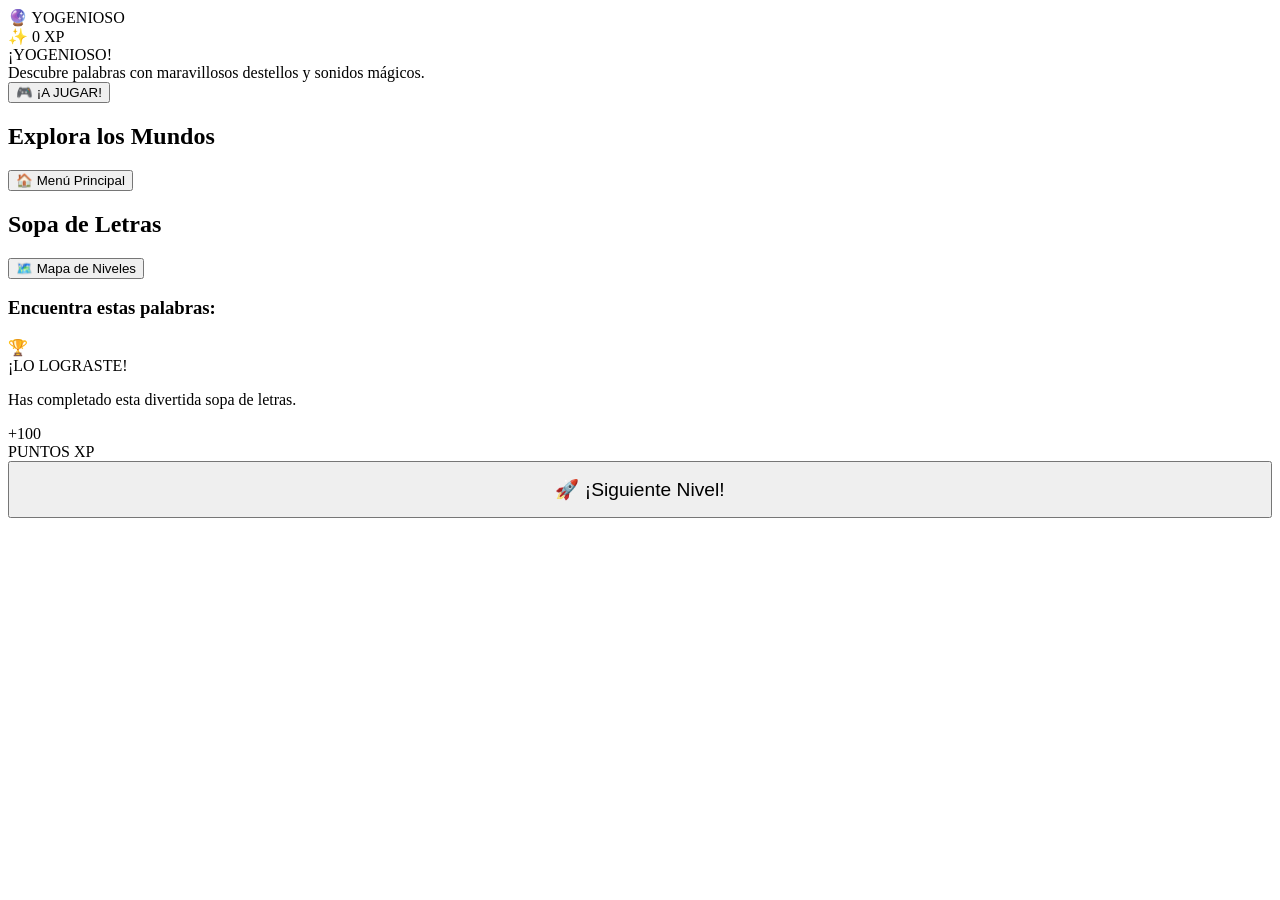
==== index.html @ efa21476 "Add files via upload" ====
<!DOCTYPE html>
<html lang="es">
<head>
  <meta charset="UTF-8">
  <meta name="viewport" content="width=device-width, initial-scale=1.0, maximum-scale=1.0, user-scalable=no">
  <title>YOGENIOSO</title>
  <meta name="description" content="Juego interactivo y sensorial de Sopa de Letras adaptado para tablets de 10 pulgadas.">
  <link rel="stylesheet" href="css/styles.css">
  <link rel="manifest" href="manifest.json">
  <meta name="theme-color" content="#0f172a">
  
  <!-- Soporte para iOS PWA -->
  <meta name="apple-mobile-web-app-capable" content="yes">
  <meta name="apple-mobile-web-app-status-bar-style" content="black-translucent">
  <meta name="apple-mobile-web-app-title" content="YOGENIOSO">
</head>
<body>

  <!-- Encabezado General -->
  <header>
    <div class="logo-container">
      <span class="logo-icon">🔮</span>
      <span class="logo-text">YOGENIOSO</span>
    </div>
    <div class="header-stats">
      <div class="xp-badge">
        <span>✨</span>
        <span class="xp-value">0</span>
        <span>XP</span>
      </div>
    </div>
  </header>

  <!-- VISTA 1: Menú Principal -->
  <section id="menu-view" class="view active">
    <div class="welcome-title">¡YOGENIOSO!</div>
    <div class="welcome-subtitle">Descubre palabras con maravillosos destellos y sonidos mágicos.</div>
    <div class="main-menu-buttons">
      <button id="btn-play-main" class="btn btn-primary">
        <span>🎮</span> ¡A JUGAR!
      </button>
    </div>
  </section>

  <!-- VISTA 2: Mapa de Niveles -->
  <section id="levels-view" class="view">
    <div class="levels-header">
      <h2>Explora los Mundos</h2>
      <button id="btn-back-levels" class="btn btn-secondary">
        <span>🏠</span> Menú Principal
      </button>
    </div>
    <div class="levels-grid">
      <!-- Los niveles se generarán dinámicamente -->
    </div>
  </section>

  <!-- VISTA 3: Tablero de Juego -->
  <section id="game-view" class="view">
    <div class="levels-header">
      <h2 id="game-title">Sopa de Letras</h2>
      <button id="btn-back-game" class="btn btn-secondary">
        <span>🗺️</span> Mapa de Niveles
      </button>
    </div>
    
    <div class="game-layout">
      <!-- Lado Izquierdo: Cuadrícula -->
      <div class="board-container" id="grid-container">
        <!-- Generado dinámicamente -->
      </div>
      
      <!-- Lado Derecho: Palabras a buscar -->
      <div class="words-panel">
        <div class="words-panel-header">
          <h3>Encuentra estas palabras:</h3>
        </div>
        <div class="words-list" id="words-list">
          <!-- Generado dinámicamente -->
        </div>
      </div>
    </div>
  </section>

  <!-- DIÁLOGO: Celebración al Completar Nivel -->
  <div id="celebration-overlay" class="overlay">
    <div class="celebration-card">
      <div class="celebration-trophy">🏆</div>
      <div class="celebration-title">¡LO LOGRASTE!</div>
      <p>Has completado esta divertida sopa de letras.</p>
      
      <div class="celebration-stats">
        <div class="stat-box">
          <div class="stat-val" id="celebration-xp">+100</div>
          <div class="stat-label">PUNTOS XP</div>
        </div>
      </div>

      <button id="btn-next-level" class="btn btn-primary" style="font-size: 1.2rem; padding: 15px 30px; width: 100%;">
        <span>🚀</span> ¡Siguiente Nivel!
      </button>
    </div>
  </div>

  <!-- Scripts -->
  <script type="module" src="js/app.js"></script>
  <script>
    // Registro de Service Worker para PWA
    if ('serviceWorker' in navigator) {
      window.addEventListener('load', () => {
        navigator.serviceWorker.register('sw.js')
          .then(reg => console.log('Service Worker registrado con éxito:', reg.scope))
          .catch(err => console.error('Error al registrar Service Worker:', err));
      });
    }
  </script>
</body>
</html>
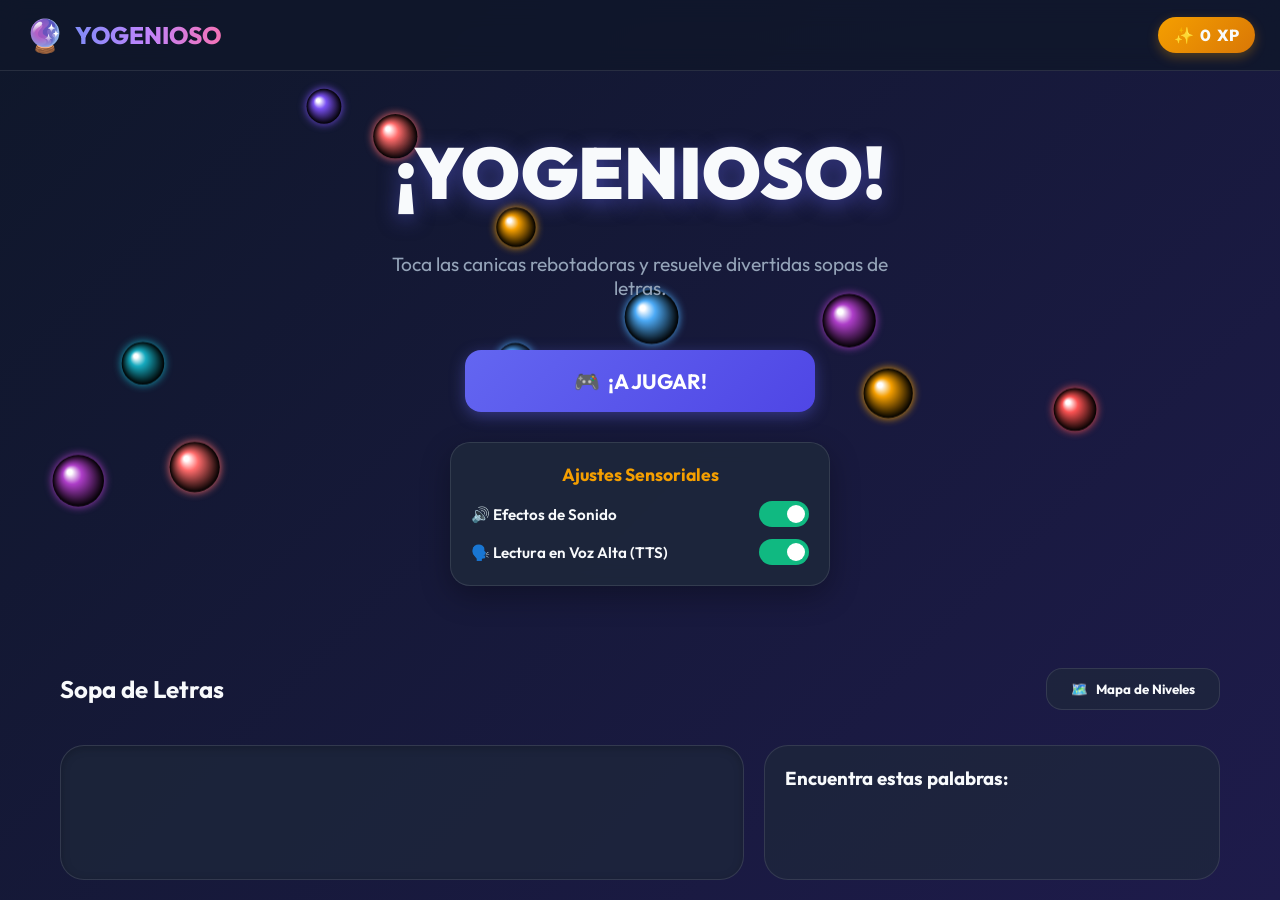
==== commit 5f8f4d17: "Add files via upload" ====
--- a/index.html
+++ b/index.html
@@ -33,12 +33,35 @@
 
   <!-- VISTA 1: Menú Principal -->
   <section id="menu-view" class="view active">
-    <div class="welcome-title">¡YOGENIOSO!</div>
-    <div class="welcome-subtitle">Descubre palabras con maravillosos destellos y sonidos mágicos.</div>
-    <div class="main-menu-buttons">
-      <button id="btn-play-main" class="btn btn-primary">
-        <span>🎮</span> ¡A JUGAR!
-      </button>
+    <canvas id="menu-canvas"></canvas>
+    <div class="menu-content">
+      <div class="welcome-title">¡YOGENIOSO!</div>
+      <div class="welcome-subtitle">Toca las canicas rebotadoras y resuelve divertidas sopas de letras.</div>
+      
+      <div class="main-menu-buttons">
+        <button id="btn-play-main" class="btn btn-primary">
+          <span>🎮</span> ¡A JUGAR!
+        </button>
+      </div>
+
+      <!-- Ajustes Sensoriales Rápidos -->
+      <div class="sensory-settings-card">
+        <h3>Ajustes Sensoriales</h3>
+        <div class="setting-item">
+          <span>🔊 Efectos de Sonido</span>
+          <label class="switch-toggle">
+            <input type="checkbox" id="chk-sounds" checked>
+            <span class="slider"></span>
+          </label>
+        </div>
+        <div class="setting-item">
+          <span>🗣️ Lectura en Voz Alta (TTS)</span>
+          <label class="switch-toggle">
+            <input type="checkbox" id="chk-tts" checked>
+            <span class="slider"></span>
+          </label>
+        </div>
+      </div>
     </div>
   </section>
 
--- a/css/styles.css
+++ b/css/styles.css
@@ -0,0 +1,714 @@
+/* Estilos del Sopa de Letras Sensorial */
+@import url('https://fonts.googleapis.com/css2?family=Outfit:wght@400;600;800&display=swap');
+
+:root {
+  --font-family: 'Outfit', sans-serif;
+  --bg-color: #0f172a;
+  --bg-gradient: linear-gradient(135deg, #0f172a 0%, #1e1b4b 100%);
+  --panel-bg: rgba(30, 41, 59, 0.7);
+  --panel-border: rgba(255, 255, 255, 0.1);
+  --text-color: #f8fafc;
+  --text-muted: #94a3b8;
+  --primary-color: #6366f1;
+  --primary-glow: rgba(99, 102, 241, 0.4);
+  --success-color: #10b981;
+  --accent-color: #f59f00;
+  --card-radius: 24px;
+  --grid-cell-size: clamp(35px, 6vw, 48px);
+}
+
+* {
+  box-sizing: border-box;
+  margin: 0;
+  padding: 0;
+  user-select: none;
+  -webkit-user-select: none;
+  -webkit-tap-highlight-color: transparent;
+}
+
+body {
+  font-family: var(--font-family);
+  background: var(--bg-gradient);
+  color: var(--text-color);
+  min-height: 100vh;
+  overflow-x: hidden;
+  display: flex;
+  flex-direction: column;
+}
+
+/* Scrollbars */
+::-webkit-scrollbar {
+  width: 8px;
+  height: 8px;
+}
+::-webkit-scrollbar-track {
+  background: rgba(0, 0, 0, 0.1);
+}
+::-webkit-scrollbar-thumb {
+  background: rgba(255, 255, 255, 0.2);
+  border-radius: 4px;
+}
+
+/* Pantalla principal - Single Page Application Vistas */
+.view {
+  display: none;
+  flex: 1;
+  width: 100%;
+  max-width: 1200px;
+  margin: 0 auto;
+  padding: 20px;
+  animation: fadeIn 0.4s ease-out forwards;
+}
+
+.view.active {
+  display: flex;
+  flex-direction: column;
+}
+
+@keyframes fadeIn {
+  from { opacity: 0; transform: translateY(10px); }
+  to { opacity: 1; transform: translateY(0); }
+}
+
+/* Encabezado General */
+header {
+  display: flex;
+  justify-content: space-between;
+  align-items: center;
+  padding: 15px 25px;
+  background: rgba(15, 23, 42, 0.8);
+  backdrop-filter: blur(12px);
+  border-bottom: 1px solid var(--panel-border);
+  position: sticky;
+  top: 0;
+  z-index: 100;
+}
+
+.logo-container {
+  display: flex;
+  align-items: center;
+  gap: 10px;
+}
+
+.logo-icon {
+  font-size: 2rem;
+  animation: bounce 2s infinite;
+}
+
+.logo-text {
+  font-weight: 800;
+  font-size: 1.5rem;
+  background: linear-gradient(to right, #818cf8, #c084fc, #f472b6);
+  -webkit-background-clip: text;
+  -webkit-text-fill-color: transparent;
+}
+
+.header-stats {
+  display: flex;
+  align-items: center;
+  gap: 15px;
+}
+
+.xp-badge {
+  background: linear-gradient(135deg, #f59f00 0%, #d97706 100%);
+  padding: 8px 16px;
+  border-radius: 20px;
+  font-weight: 800;
+  box-shadow: 0 4px 12px rgba(245, 159, 0, 0.3);
+  display: flex;
+  align-items: center;
+  gap: 6px;
+  animation: pulseGlow 2s infinite;
+}
+
+/* Botones Premium */
+.btn {
+  font-family: var(--font-family);
+  font-weight: 700;
+  padding: 12px 24px;
+  border-radius: 16px;
+  border: none;
+  cursor: pointer;
+  display: inline-flex;
+  align-items: center;
+  justify-content: center;
+  gap: 8px;
+  transition: all 0.2s cubic-bezier(0.175, 0.885, 0.32, 1.275);
+}
+
+.btn-primary {
+  background: linear-gradient(135deg, #6366f1 0%, #4f46e5 100%);
+  color: white;
+  box-shadow: 0 4px 15px rgba(99, 102, 241, 0.4);
+}
+
+.btn-primary:active {
+  transform: scale(0.95);
+}
+
+.btn-secondary {
+  background: var(--panel-bg);
+  border: 1px solid var(--panel-border);
+  color: var(--text-color);
+}
+
+.btn-secondary:active {
+  transform: scale(0.95);
+  background: rgba(255, 255, 255, 0.1);
+}
+
+.btn-icon {
+  width: 44px;
+  height: 44px;
+  padding: 0;
+  border-radius: 50%;
+  font-size: 1.2rem;
+}
+
+/* Vista del Menú de Bienvenida */
+#menu-view {
+  align-items: center;
+  justify-content: center;
+  text-align: center;
+  gap: 30px;
+  padding: 40px 20px;
+}
+
+.welcome-title {
+  font-size: clamp(2.5rem, 6vw, 4.5rem);
+  font-weight: 800;
+  line-height: 1.1;
+  margin-bottom: 10px;
+}
+
+.welcome-subtitle {
+  color: var(--text-muted);
+  max-width: 500px;
+  font-size: 1.2rem;
+  margin-bottom: 20px;
+}
+
+.main-menu-buttons {
+  display: flex;
+  flex-direction: column;
+  gap: 15px;
+  width: 100%;
+  max-width: 350px;
+}
+
+.main-menu-buttons .btn {
+  padding: 18px;
+  font-size: 1.3rem;
+}
+
+/* Vista del Mapa de Niveles (Roadmap) */
+#levels-view {
+  gap: 20px;
+}
+
+.levels-header {
+  display: flex;
+  justify-content: space-between;
+  align-items: center;
+  margin-bottom: 15px;
+}
+
+.levels-grid {
+  display: grid;
+  grid-template-columns: repeat(auto-fill, minmax(220px, 1fr));
+  gap: 20px;
+  padding: 10px 0;
+}
+
+.level-card {
+  background: var(--panel-bg);
+  border: 1px solid var(--panel-border);
+  border-radius: var(--card-radius);
+  padding: 20px;
+  display: flex;
+  flex-direction: column;
+  gap: 15px;
+  position: relative;
+  overflow: hidden;
+  transition: all 0.3s cubic-bezier(0.175, 0.885, 0.32, 1.275);
+  cursor: pointer;
+}
+
+.level-card::before {
+  content: '';
+  position: absolute;
+  top: 0;
+  left: 0;
+  width: 100%;
+  height: 6px;
+  background: var(--theme-color, var(--primary-color));
+}
+
+.level-card:hover:not(.locked) {
+  transform: translateY(-5px);
+  border-color: rgba(255, 255, 255, 0.2);
+  box-shadow: 0 10px 20px rgba(0, 0, 0, 0.2);
+}
+
+.level-card.locked {
+  opacity: 0.6;
+  cursor: not-allowed;
+}
+
+.level-card-header {
+  display: flex;
+  justify-content: space-between;
+  align-items: center;
+}
+
+.level-badge {
+  background: rgba(255, 255, 255, 0.1);
+  padding: 4px 8px;
+  border-radius: 8px;
+  font-size: 0.85rem;
+  font-weight: 700;
+}
+
+.level-theme-icon {
+  font-size: 1.8rem;
+  padding: 10px;
+  background: rgba(255, 255, 255, 0.05);
+  border-radius: 50%;
+  display: inline-flex;
+}
+
+.level-title {
+  font-weight: 800;
+  font-size: 1.25rem;
+  margin-top: 5px;
+}
+
+.level-meta {
+  display: flex;
+  justify-content: space-between;
+  align-items: center;
+  margin-top: auto;
+  font-size: 0.9rem;
+  color: var(--text-muted);
+}
+
+.level-status-icon {
+  font-size: 1.2rem;
+}
+
+/* Vista del Juego (Sopa de Letras) */
+#game-view {
+  display: flex;
+  flex-direction: column;
+  gap: 20px;
+  height: calc(100vh - 100px);
+}
+
+.game-layout {
+  display: grid;
+  grid-template-columns: 1fr;
+  gap: 20px;
+  flex: 1;
+  min-height: 0; /* Permite scroll interno */
+}
+
+/* Pantallas grandes / Tablet 10" horizontal */
+@media (min-width: 900px) {
+  .game-layout {
+    grid-template-columns: 3fr 2fr;
+    align-items: stretch;
+  }
+}
+
+.board-container {
+  background: var(--panel-bg);
+  border: 1px solid var(--panel-border);
+  border-radius: var(--card-radius);
+  padding: 20px;
+  display: flex;
+  align-items: center;
+  justify-content: center;
+  position: relative;
+  min-height: 0;
+  overflow: auto;
+  box-shadow: inset 0 2px 10px rgba(0, 0, 0, 0.2);
+}
+
+/* Cuadrícula de la Sopa de Letras */
+.word-search-grid {
+  display: grid;
+  gap: 6px;
+  position: relative;
+  touch-action: none; /* Previene scroll por defecto mientras se arrastra */
+  padding: 10px;
+  border-radius: 12px;
+  background: rgba(15, 23, 42, 0.4);
+}
+
+.grid-cell {
+  width: var(--grid-cell-size);
+  height: var(--grid-cell-size);
+  background: rgba(255, 255, 255, 0.05);
+  border: 1px solid rgba(255, 255, 255, 0.08);
+  border-radius: 8px;
+  display: flex;
+  align-items: center;
+  justify-content: center;
+  font-size: calc(var(--grid-cell-size) * 0.45);
+  font-weight: 800;
+  cursor: pointer;
+  transition: background-color 0.15s, transform 0.15s;
+  color: var(--text-color);
+}
+
+.grid-cell.selected-current {
+  background: var(--primary-color);
+  color: white;
+  transform: scale(1.05);
+  box-shadow: 0 0 15px var(--primary-glow);
+}
+
+/* Palabras Encontradas permanecen coloreadas */
+.grid-cell.found {
+  background: var(--found-color, var(--success-color));
+  color: white;
+  transform: scale(1);
+  border-color: transparent;
+  box-shadow: 0 0 8px var(--found-color, var(--success-color));
+}
+
+/* Efecto de destello/brillo al completar */
+.grid-cell.sparkle {
+  animation: cellSparkle 0.6s ease-out 3;
+}
+
+@keyframes cellSparkle {
+  0% { transform: scale(1); filter: brightness(1); }
+  50% { transform: scale(1.15); filter: brightness(2); box-shadow: 0 0 25px #fff; }
+  100% { transform: scale(1); filter: brightness(1); }
+}
+
+/* Panel Lateral de Palabras */
+.words-panel {
+  background: var(--panel-bg);
+  border: 1px solid var(--panel-border);
+  border-radius: var(--card-radius);
+  padding: 20px;
+  display: flex;
+  flex-direction: column;
+  gap: 15px;
+  min-height: 0;
+}
+
+.words-panel-header {
+  display: flex;
+  justify-content: space-between;
+  align-items: center;
+}
+
+.words-list {
+  display: grid;
+  grid-template-columns: repeat(auto-fill, minmax(130px, 1fr));
+  gap: 12px;
+  overflow-y: auto;
+  flex: 1;
+  padding: 5px;
+}
+
+.word-item {
+  background: rgba(255, 255, 255, 0.05);
+  border: 1px solid rgba(255, 255, 255, 0.08);
+  border-radius: 12px;
+  padding: 10px 15px;
+  font-weight: 700;
+  text-align: center;
+  transition: all 0.25s ease;
+  display: flex;
+  align-items: center;
+  justify-content: center;
+  gap: 8px;
+  font-size: 1rem;
+}
+
+.word-item.found {
+  background: rgba(16, 185, 129, 0.1);
+  border-color: rgba(16, 185, 129, 0.3);
+  color: var(--success-color);
+  text-decoration: line-through;
+  opacity: 0.7;
+  transform: scale(0.96);
+}
+
+.word-item.found::before {
+  content: '✓';
+  font-weight: 800;
+}
+
+/* Lienzo SVG para dibujar la línea del rotulador fluorescente */
+.selection-svg {
+  position: absolute;
+  top: 0;
+  left: 0;
+  width: 100%;
+  height: 100%;
+  pointer-events: none;
+  z-index: 10;
+}
+
+.selection-line {
+  stroke: var(--primary-color);
+  stroke-width: calc(var(--grid-cell-size) * 0.7);
+  stroke-linecap: round;
+  stroke-linejoin: round;
+  opacity: 0.6;
+}
+
+.found-line {
+  stroke: var(--found-color, var(--success-color));
+  stroke-width: calc(var(--grid-cell-size) * 0.6);
+  stroke-linecap: round;
+  stroke-linejoin: round;
+  opacity: 0.4;
+}
+
+/* Diálogo de Celebración de Nivel */
+.overlay {
+  display: none;
+  position: fixed;
+  top: 0;
+  left: 0;
+  width: 100%;
+  height: 100%;
+  background: rgba(15, 23, 42, 0.85);
+  backdrop-filter: blur(8px);
+  z-index: 200;
+  align-items: center;
+  justify-content: center;
+  padding: 20px;
+}
+
+.overlay.active {
+  display: flex;
+}
+
+.celebration-card {
+  background: #1e1b4b;
+  border: 2px solid rgba(255, 255, 255, 0.1);
+  border-radius: 32px;
+  padding: 40px;
+  text-align: center;
+  max-width: 500px;
+  width: 100%;
+  box-shadow: 0 20px 50px rgba(0, 0, 0, 0.4);
+  transform: scale(0.9);
+  animation: popUp 0.4s cubic-bezier(0.175, 0.885, 0.32, 1.275) forwards;
+  display: flex;
+  flex-direction: column;
+  align-items: center;
+  gap: 20px;
+}
+
+@keyframes popUp {
+  to { transform: scale(1); }
+}
+
+.celebration-title {
+  font-size: 2.2rem;
+  font-weight: 800;
+  background: linear-gradient(to right, #fab005, #ff6b6b);
+  -webkit-background-clip: text;
+  -webkit-text-fill-color: transparent;
+}
+
+.celebration-trophy {
+  font-size: 5rem;
+  animation: bounce 2s infinite;
+}
+
+.celebration-stats {
+  display: flex;
+  gap: 20px;
+  margin: 10px 0;
+}
+
+.stat-box {
+  background: rgba(255, 255, 255, 0.05);
+  border: 1px solid rgba(255, 255, 255, 0.1);
+  border-radius: 16px;
+  padding: 15px 20px;
+  min-width: 100px;
+}
+
+.stat-val {
+  font-size: 1.6rem;
+  font-weight: 800;
+  color: var(--accent-color);
+}
+
+.stat-label {
+  font-size: 0.85rem;
+  color: var(--text-muted);
+  font-weight: 600;
+  margin-top: 4px;
+}
+
+/* Partículas de Brillo */
+.particle {
+  position: absolute;
+  pointer-events: none;
+  background: radial-gradient(circle, #fff 0%, rgba(255,255,255,0) 70%);
+  border-radius: 50%;
+  animation: particleMove 0.8s ease-out forwards;
+  z-index: 100;
+}
+
+@keyframes particleMove {
+  0% {
+    transform: translate(0, 0) scale(1);
+    opacity: 1;
+  }
+  100% {
+    transform: translate(var(--tx), var(--ty)) scale(0.2);
+    opacity: 0;
+  }
+}
+
+/* Animaciones Generales */
+@keyframes bounce {
+  0%, 100% { transform: translateY(0); }
+  50% { transform: translateY(-10px); }
+}
+
+@keyframes pulseGlow {
+  0%, 100% { box-shadow: 0 4px 12px rgba(245, 159, 0, 0.3); }
+  50% { box-shadow: 0 4px 25px rgba(245, 159, 0, 0.6); }
+}
+
+/* Estilos de Menú Mejorado - YOGENIOSO */
+#menu-view {
+  position: relative;
+  overflow: hidden;
+  height: calc(100vh - 100px);
+  min-height: 500px;
+}
+
+#menu-canvas {
+  position: absolute;
+  top: 0;
+  left: 0;
+  width: 100%;
+  height: 100%;
+  z-index: 1;
+  pointer-events: auto;
+}
+
+.menu-content {
+  position: relative;
+  z-index: 10;
+  display: flex;
+  flex-direction: column;
+  align-items: center;
+  gap: 30px;
+  max-width: 600px;
+  width: 100%;
+  pointer-events: none; /* Dejar pasar clics al canvas de fondo para jugar con canicas */
+}
+
+/* Reactivar clics en los elementos interactivos reales */
+.welcome-title, .welcome-subtitle, .main-menu-buttons, .sensory-settings-card {
+  pointer-events: auto;
+}
+
+.welcome-title {
+  text-shadow: 0 4px 20px rgba(99, 102, 241, 0.5);
+  font-weight: 900;
+}
+
+/* Tarjeta de Ajustes Sensoriales */
+.sensory-settings-card {
+  background: rgba(30, 41, 59, 0.85);
+  border: 1px solid var(--panel-border);
+  border-radius: 20px;
+  padding: 20px;
+  width: 100%;
+  max-width: 380px;
+  box-shadow: 0 10px 30px rgba(0, 0, 0, 0.3);
+  backdrop-filter: blur(10px);
+}
+
+.sensory-settings-card h3 {
+  font-size: 1.1rem;
+  font-weight: 700;
+  margin-bottom: 15px;
+  text-align: center;
+  color: var(--accent-color);
+}
+
+.setting-item {
+  display: flex;
+  justify-content: space-between;
+  align-items: center;
+  margin-bottom: 12px;
+  font-size: 0.95rem;
+  font-weight: 600;
+}
+
+.setting-item:last-child {
+  margin-bottom: 0;
+}
+
+/* Switch Toggle CSS Personalizado */
+.switch-toggle {
+  position: relative;
+  display: inline-block;
+  width: 50px;
+  height: 26px;
+}
+
+.switch-toggle input {
+  opacity: 0;
+  width: 0;
+  height: 0;
+}
+
+.slider {
+  position: absolute;
+  cursor: pointer;
+  top: 0;
+  left: 0;
+  right: 0;
+  bottom: 0;
+  background-color: #475569;
+  transition: .3s;
+  border-radius: 34px;
+}
+
+.slider:before {
+  position: absolute;
+  content: "";
+  height: 18px;
+  width: 18px;
+  left: 4px;
+  bottom: 4px;
+  background-color: white;
+  transition: .3s;
+  border-radius: 50%;
+}
+
+.switch-toggle input:checked + .slider {
+  background-color: var(--success-color);
+}
+
+.switch-toggle input:checked + .slider:before {
+  transform: translateX(24px);
+}
+
+/* Ajustes de selector de mundos */
+#world-selector-container {
+  background: var(--panel-bg);
+  border: 1px solid var(--panel-border);
+  border-radius: 20px;
+  padding: 10px 20px;
+  box-shadow: 0 4px 10px rgba(0,0,0,0.1);
+}
+
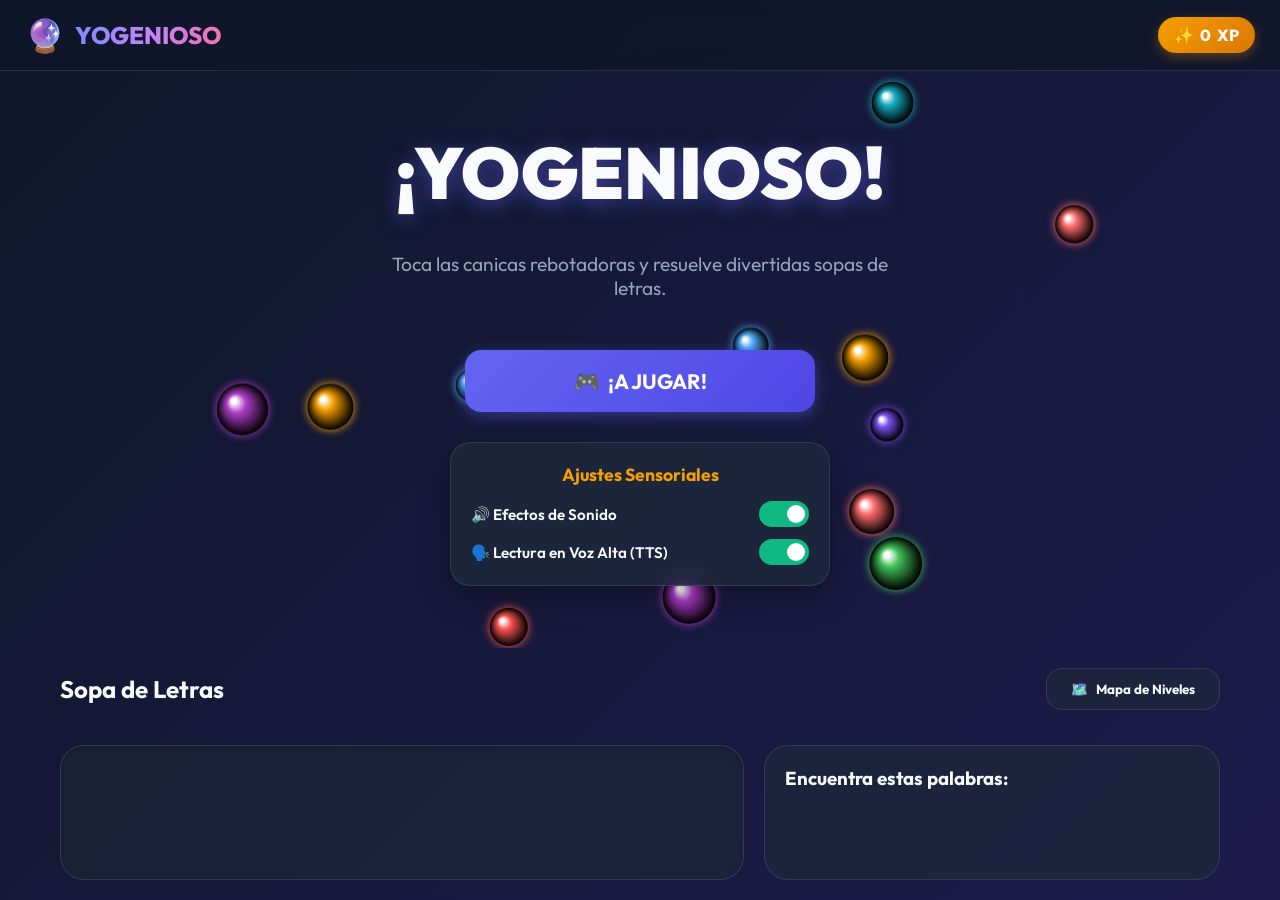
==== commit 0ddfdaf5: "Add files via upload" ====
--- a/index.html
+++ b/index.html
@@ -13,6 +13,9 @@
   <meta name="apple-mobile-web-app-capable" content="yes">
   <meta name="apple-mobile-web-app-status-bar-style" content="black-translucent">
   <meta name="apple-mobile-web-app-title" content="YOGENIOSO">
+  <link rel="apple-touch-icon" href="icons/icon-192.png">
+  <link rel="apple-touch-icon" sizes="152x152" href="icons/icon-192.png">
+  <link rel="apple-touch-icon" sizes="180x180" href="icons/icon-192.png">
 </head>
 <body>
 
@@ -61,6 +64,13 @@
             <span class="slider"></span>
           </label>
         </div>
+      </div>
+
+      <!-- Botón de instalación PWA -->
+      <div id="pwa-install-container" class="sensory-settings-card" style="display: none; margin-top: 15px; border-color: var(--primary-color); background: rgba(99, 102, 241, 0.15);">
+        <h3>¡Instala YOGENIOSO! 🚀</h3>
+        <p style="font-size: 0.9rem; margin-bottom: 12px; color: var(--text-muted); text-align: center;">Juega a pantalla completa, fijo y sin internet.</p>
+        <button id="btn-pwa-install" class="btn btn-primary" style="width: 100%; padding: 12px;">Instalar como App</button>
       </div>
     </div>
   </section>
--- a/css/styles.css
+++ b/css/styles.css
@@ -334,27 +334,33 @@
   box-shadow: inset 0 2px 10px rgba(0, 0, 0, 0.2);
 }
 
-/* Cuadrícula de la Sopa de Letras */
+/* Cuadrícula de la Sopa de Letras - 100% Adaptativa */
 .word-search-grid {
   display: grid;
-  gap: 6px;
+  gap: 5px;
   position: relative;
   touch-action: none; /* Previene scroll por defecto mientras se arrastra */
   padding: 10px;
   border-radius: 12px;
   background: rgba(15, 23, 42, 0.4);
+  width: 100%;
+  max-width: min(85vw, 68vh); /* Evita desbordamiento en vertical y horizontal */
+  aspect-ratio: 1; /* Mantiene el tablero cuadrado */
+  container-type: inline-size; /* Habilita Container Queries para calcular fuentes */
 }
 
 .grid-cell {
-  width: var(--grid-cell-size);
-  height: var(--grid-cell-size);
+  width: 100%;
+  height: 100%;
+  aspect-ratio: 1;
   background: rgba(255, 255, 255, 0.05);
   border: 1px solid rgba(255, 255, 255, 0.08);
   border-radius: 8px;
   display: flex;
   align-items: center;
   justify-content: center;
-  font-size: calc(var(--grid-cell-size) * 0.45);
+  /* El tamaño de fuente escala dinámicamente según el tamaño del tablero y número de celdas */
+  font-size: calc(48cqw / var(--grid-size, 10)); 
   font-weight: 800;
   cursor: pointer;
   transition: background-color 0.15s, transform 0.15s;
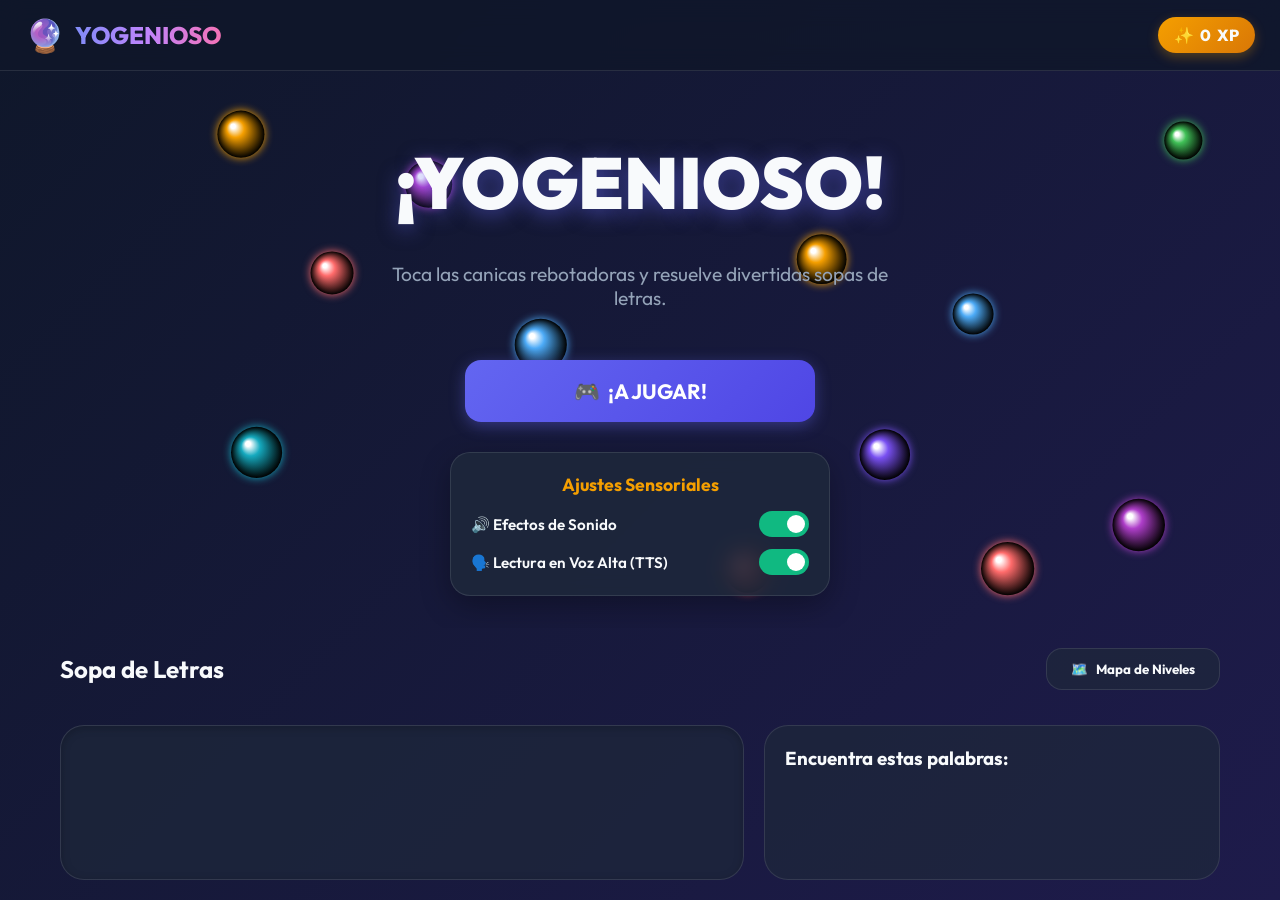
==== commit 797b8384: "Add files via upload" ====
--- a/index.html
+++ b/index.html
@@ -2,7 +2,7 @@
 <html lang="es">
 <head>
   <meta charset="UTF-8">
-  <meta name="viewport" content="width=device-width, initial-scale=1.0, maximum-scale=1.0, user-scalable=no">
+  <meta name="viewport" content="width=device-width, initial-scale=1.0, maximum-scale=1.0, user-scalable=no, viewport-fit=cover">
   <title>YOGENIOSO</title>
   <meta name="description" content="Juego interactivo y sensorial de Sopa de Letras adaptado para tablets de 10 pulgadas.">
   <link rel="stylesheet" href="css/styles.css">
--- a/css/styles.css
+++ b/css/styles.css
@@ -31,9 +31,14 @@
   background: var(--bg-gradient);
   color: var(--text-color);
   min-height: 100vh;
+  min-height: 100dvh;
   overflow-x: hidden;
   display: flex;
   flex-direction: column;
+  padding-top: env(safe-area-inset-top, 0px);
+  padding-bottom: env(safe-area-inset-bottom, 0px);
+  padding-left: env(safe-area-inset-left, 0px);
+  padding-right: env(safe-area-inset-right, 0px);
 }
 
 /* Scrollbars */
@@ -301,7 +306,7 @@
   display: flex;
   flex-direction: column;
   gap: 20px;
-  height: calc(100vh - 100px);
+  height: calc(100dvh - 120px);
 }
 
 .game-layout {
@@ -594,8 +599,9 @@
 #menu-view {
   position: relative;
   overflow: hidden;
-  height: calc(100vh - 100px);
+  height: calc(100dvh - 120px);
   min-height: 500px;
+  padding-bottom: env(safe-area-inset-bottom, 0px);
 }
 
 #menu-canvas {
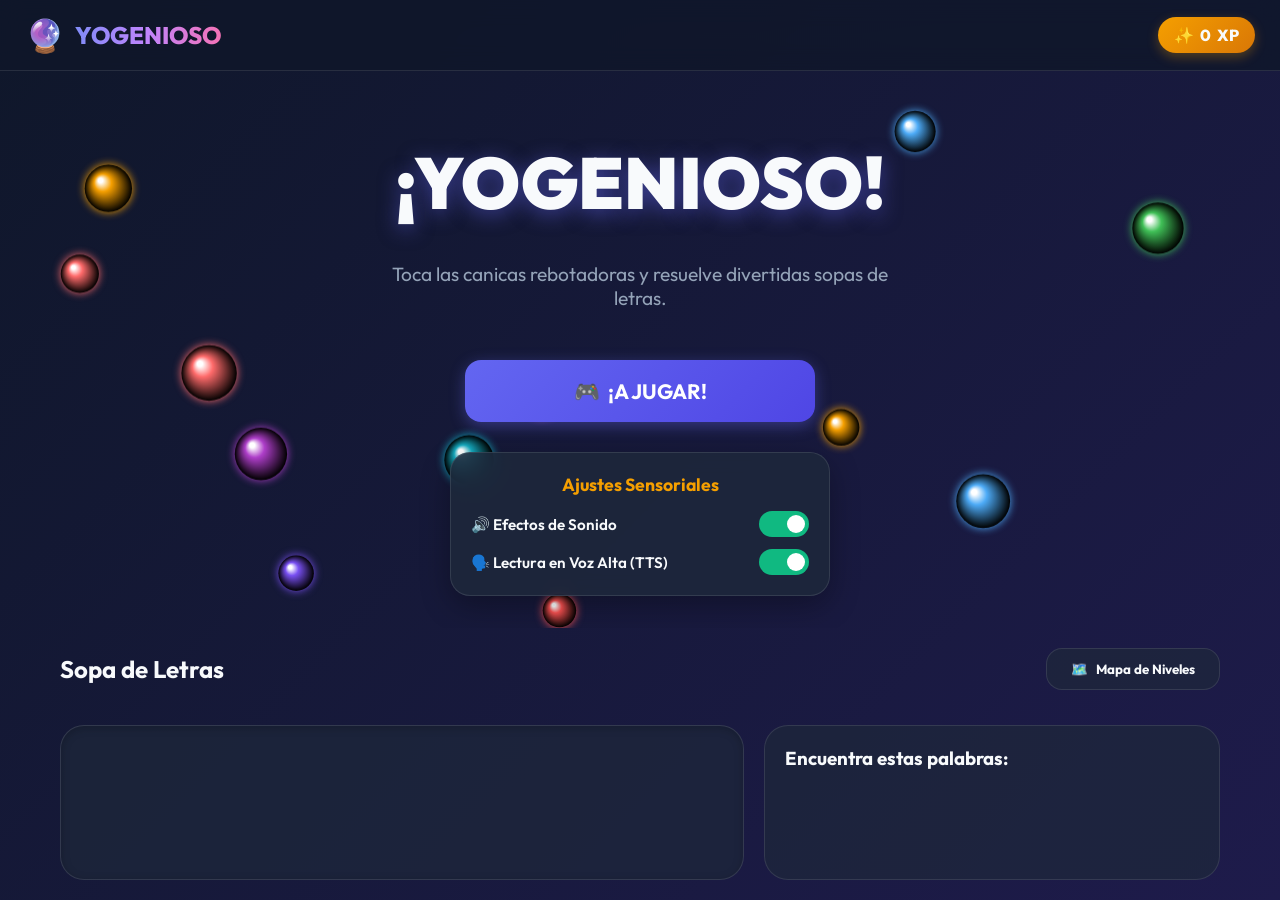
==== commit bb71cf7b: "Add files via upload" ====
--- a/index.html
+++ b/index.html
@@ -5,17 +5,17 @@
   <meta name="viewport" content="width=device-width, initial-scale=1.0, maximum-scale=1.0, user-scalable=no, viewport-fit=cover">
   <title>YOGENIOSO</title>
   <meta name="description" content="Juego interactivo y sensorial de Sopa de Letras adaptado para tablets de 10 pulgadas.">
-  <link rel="stylesheet" href="css/styles.css">
-  <link rel="manifest" href="manifest.json">
+  <link rel="stylesheet" href="css/styles.css?v=6">
+  <link rel="manifest" href="manifest.json?v=6">
   <meta name="theme-color" content="#0f172a">
   
   <!-- Soporte para iOS PWA -->
   <meta name="apple-mobile-web-app-capable" content="yes">
   <meta name="apple-mobile-web-app-status-bar-style" content="black-translucent">
   <meta name="apple-mobile-web-app-title" content="YOGENIOSO">
-  <link rel="apple-touch-icon" href="icons/icon-192.png">
-  <link rel="apple-touch-icon" sizes="152x152" href="icons/icon-192.png">
-  <link rel="apple-touch-icon" sizes="180x180" href="icons/icon-192.png">
+  <link rel="apple-touch-icon" href="/yogenioso/icons/icon-192.png?v=6">
+  <link rel="apple-touch-icon" sizes="152x152" href="/yogenioso/icons/icon-192.png?v=6">
+  <link rel="apple-touch-icon" sizes="180x180" href="/yogenioso/icons/icon-192.png?v=6">
 </head>
 <body>
 
@@ -136,14 +136,24 @@
   </div>
 
   <!-- Scripts -->
-  <script type="module" src="js/app.js"></script>
+  <script type="module" src="js/app.js?v=6"></script>
   <script>
-    // Registro de Service Worker para PWA
+    // Registro de Service Worker para PWA con autorecarga al actualizar
     if ('serviceWorker' in navigator) {
       window.addEventListener('load', () => {
-        navigator.serviceWorker.register('sw.js')
-          .then(reg => console.log('Service Worker registrado con éxito:', reg.scope))
-          .catch(err => console.error('Error al registrar Service Worker:', err));
+        navigator.serviceWorker.register('sw.js?v=6').then(reg => {
+          console.log('Service Worker registrado:', reg.scope);
+          
+          reg.addEventListener('updatefound', () => {
+            const newWorker = reg.installing;
+            newWorker.addEventListener('statechange', () => {
+              if (newWorker.state === 'installed' && navigator.serviceWorker.controller) {
+                console.log('Nueva versión disponible. Actualizando...');
+                window.location.reload();
+              }
+            });
+          });
+        }).catch(err => console.error('Error al registrar Service Worker:', err));
       });
     }
   </script>
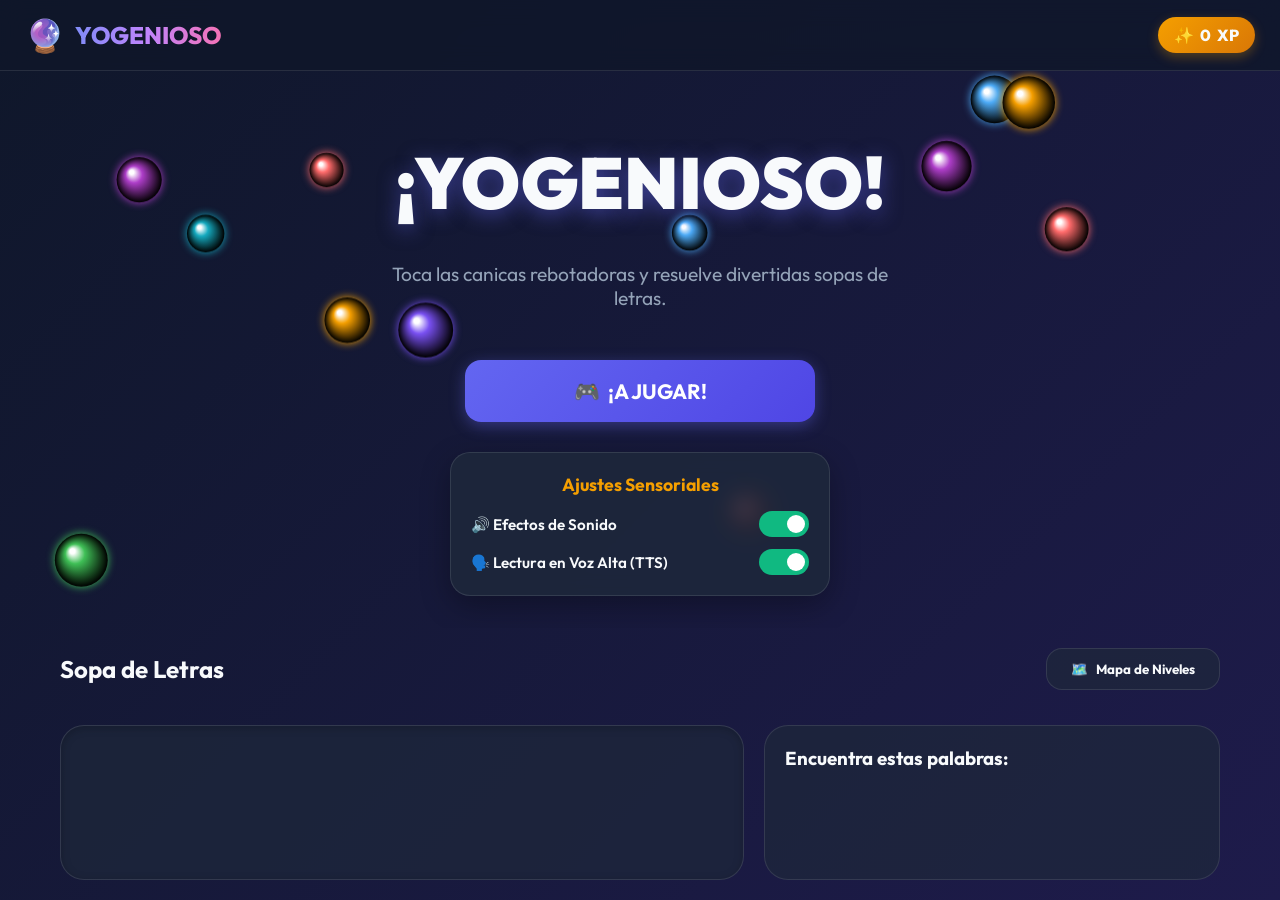
==== commit b817ae3e: "Add files via upload" ====
--- a/index.html
+++ b/index.html
@@ -13,9 +13,11 @@
   <meta name="apple-mobile-web-app-capable" content="yes">
   <meta name="apple-mobile-web-app-status-bar-style" content="black-translucent">
   <meta name="apple-mobile-web-app-title" content="YOGENIOSO">
-  <link rel="apple-touch-icon" href="/yogenioso/icons/icon-192.png?v=6">
-  <link rel="apple-touch-icon" sizes="152x152" href="/yogenioso/icons/icon-192.png?v=6">
-  <link rel="apple-touch-icon" sizes="180x180" href="/yogenioso/icons/icon-192.png?v=6">
+  <!-- Rutas relativas para que iOS las encuentre sin importar la ruta del servidor -->
+  <link rel="apple-touch-icon" href="icons/icon-192.png?v=7">
+  <link rel="apple-touch-icon" sizes="152x152" href="icons/icon-192.png?v=7">
+  <link rel="apple-touch-icon" sizes="180x180" href="icons/icon-192.png?v=7">
+  <link rel="apple-touch-icon" sizes="512x512" href="icons/icon-512.png?v=7">
 </head>
 <body>
 
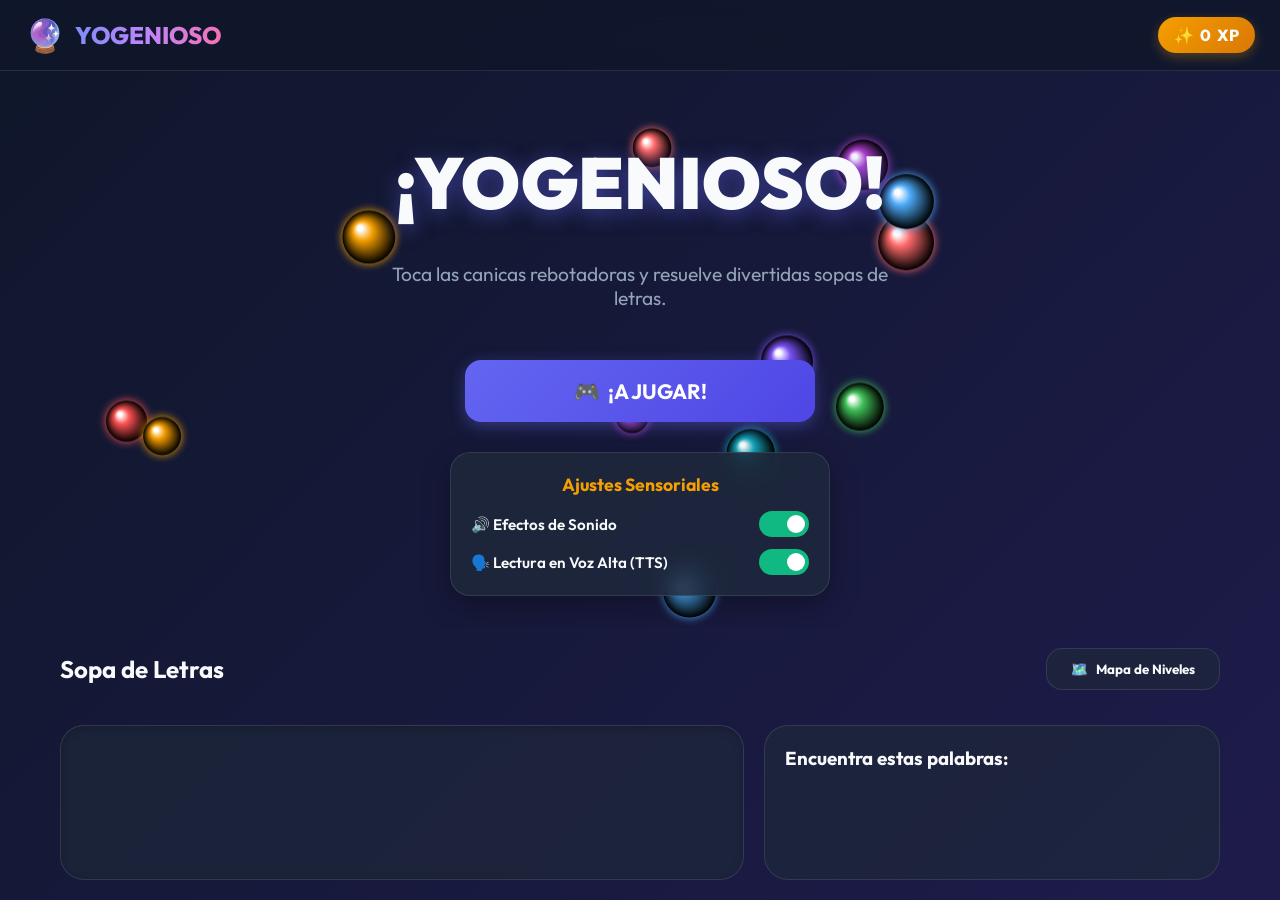
==== commit 464535c6: "Corregir fallos de TTS y efectos de sonido en iOS (PWA instalada) Lectura de palabras (speechSynthes" ====
--- a/index.html
+++ b/index.html
@@ -5,8 +5,8 @@
   <meta name="viewport" content="width=device-width, initial-scale=1.0, maximum-scale=1.0, user-scalable=no, viewport-fit=cover">
   <title>YOGENIOSO</title>
   <meta name="description" content="Juego interactivo y sensorial de Sopa de Letras adaptado para tablets de 10 pulgadas.">
-  <link rel="stylesheet" href="css/styles.css?v=6">
-  <link rel="manifest" href="manifest.json?v=6">
+  <link rel="stylesheet" href="css/styles.css?v=7">
+  <link rel="manifest" href="manifest.json?v=7">
   <meta name="theme-color" content="#0f172a">
   
   <!-- Soporte para iOS PWA -->
@@ -138,12 +138,15 @@
   </div>
 
   <!-- Scripts -->
-  <script type="module" src="js/app.js?v=6"></script>
+  <script type="module" src="js/app.js?v=7"></script>
   <script>
     // Registro de Service Worker para PWA con autorecarga al actualizar
     if ('serviceWorker' in navigator) {
       window.addEventListener('load', () => {
-        navigator.serviceWorker.register('sw.js?v=6').then(reg => {
+        // Registrar SIN query de versión: el navegador ya revalida el script
+        // byte a byte, y cambiar la URL registrada fuerza un ciclo extra de
+        // instalación + recarga en cada dispositivo con cada release.
+        navigator.serviceWorker.register('sw.js').then(reg => {
           console.log('Service Worker registrado:', reg.scope);
           
           reg.addEventListener('updatefound', () => {
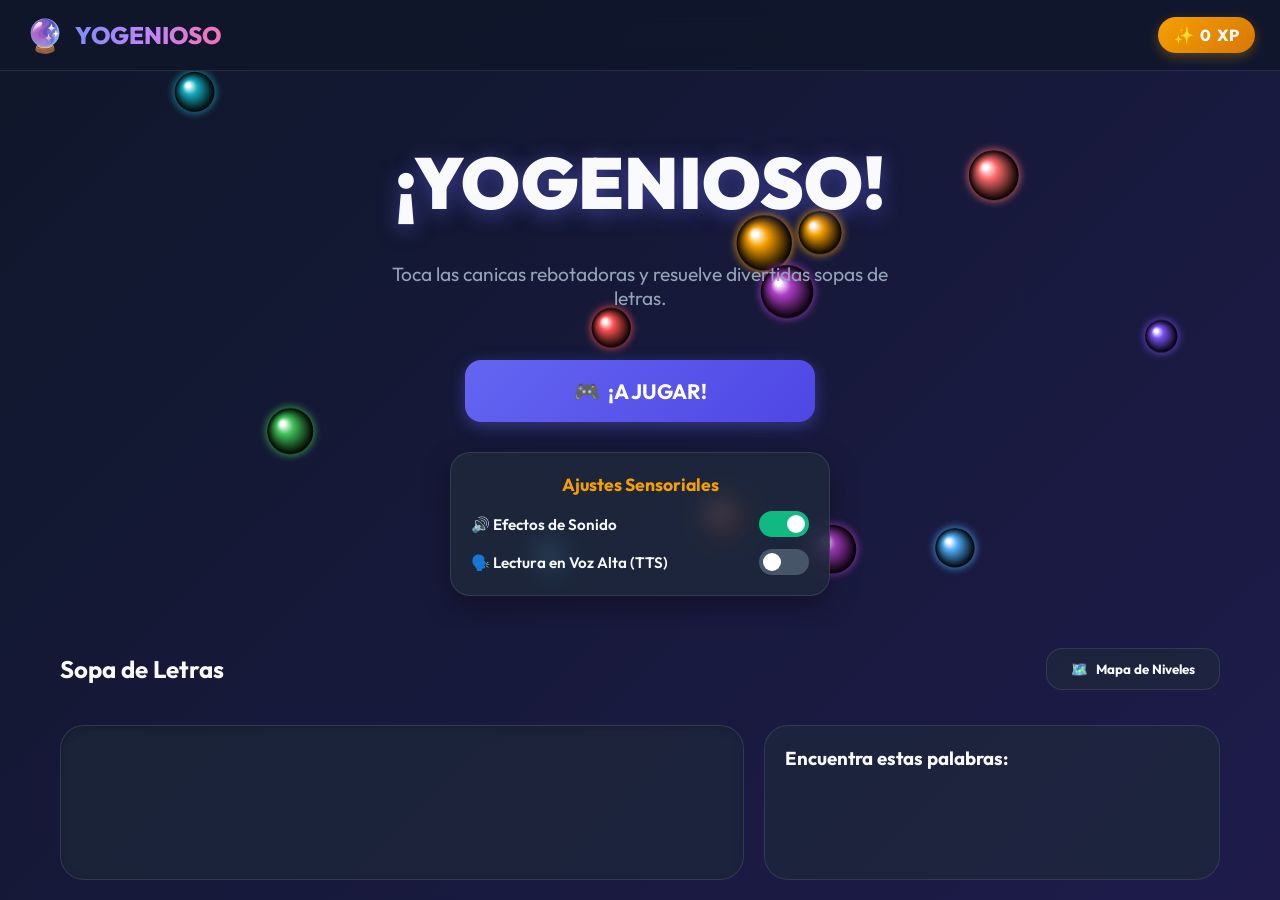
==== commit aa677635: "Arrancar con la lectura en voz alta (TTS) apagada por defecto El interruptor empieza apagado: al enc" ====
--- a/index.html
+++ b/index.html
@@ -62,7 +62,7 @@
         <div class="setting-item">
           <span>🗣️ Lectura en Voz Alta (TTS)</span>
           <label class="switch-toggle">
-            <input type="checkbox" id="chk-tts" checked>
+            <input type="checkbox" id="chk-tts">
             <span class="slider"></span>
           </label>
         </div>
